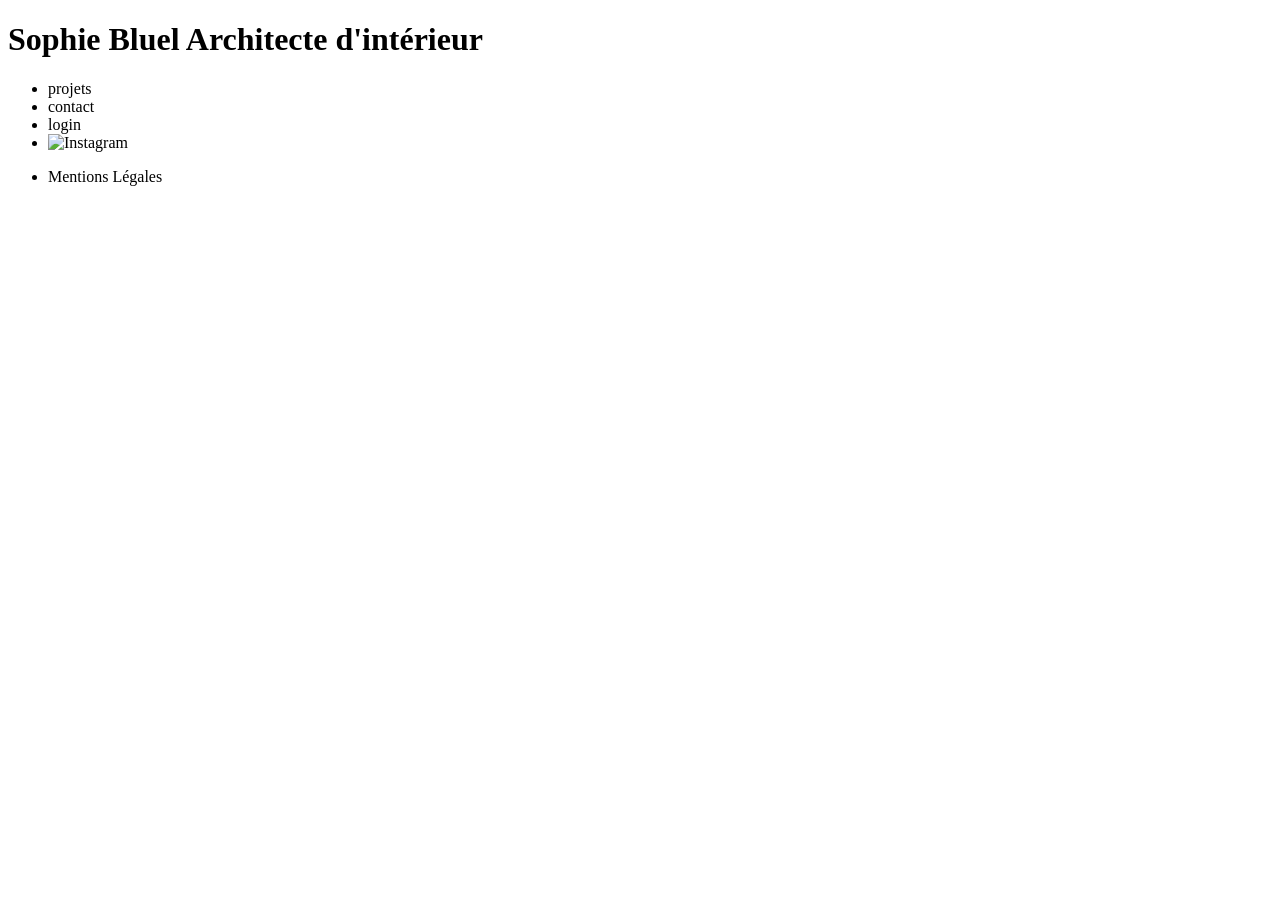
==== FrontEnd/login.html @ 8134e512 "Ajout d’une balise <a> aux éléments li du menu de navigation ‘Projets’ et ‘Contact’ afin d’en faire " ====
<!DOCTYPE html>
<html lang="fr">
<head>
    <meta charset="UTF-8">
    <title>login</title>
    <meta name="viewport" content="width=device-width, initial-scale=1.0">
    <link rel="preconnect" href="https://fonts.googleapis.com">
	<link rel="preconnect" href="https://fonts.gstatic.com" crossorigin>
	<link href="https://fonts.googleapis.com/css2?family=Syne:wght@700;800&family=Work+Sans&display=swap" rel="stylesheet">
	<meta name="description" content="">
	<link rel="stylesheet" href="./assets/style.css">
</head>
<body>
    <header>
	<h1>Sophie Bluel <span>Architecte d'intérieur</span></h1>
	<nav>
		<ul>
			<li>projets</li>
			<li>contact</li>
			<li>login</li>
			<li><img src="./assets/icons/instagram.png" alt="Instagram"></li>
		</ul>
	</nav>
    </header>
    <main>

    </main>
    <footer>
	<nav>
		<ul>
			<li>Mentions Légales</li>
		</ul>
	</nav>
    </footer>


</body>
</html>
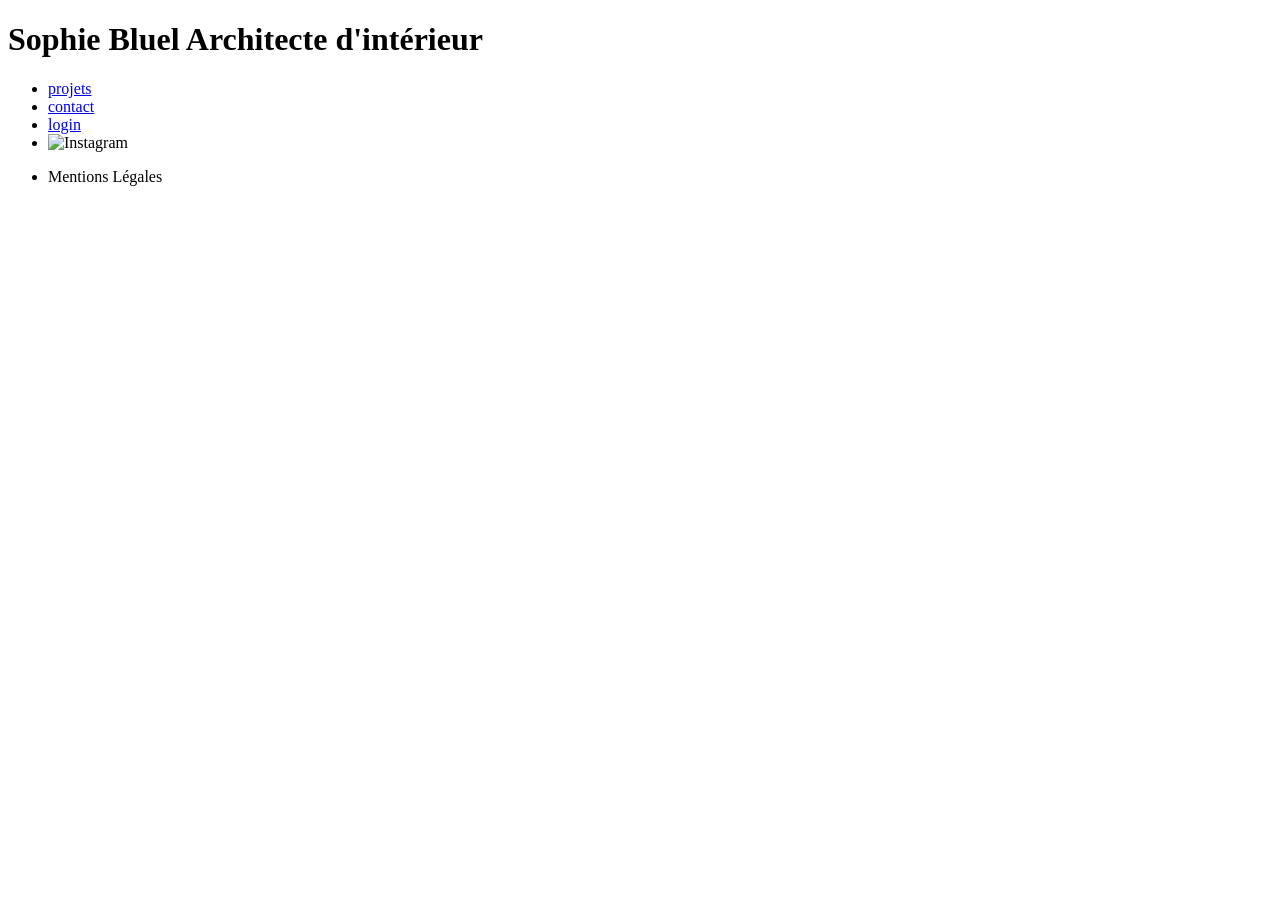
==== commit b5cabdeb: "J’ai relié les liens ‘Contact’ et ‘Projets’ du menu de navigation de la page login.html vers la page" ====
--- a/FrontEnd/login.html
+++ b/FrontEnd/login.html
@@ -15,9 +15,9 @@
 	<h1>Sophie Bluel <span>Architecte d'intérieur</span></h1>
 	<nav>
 		<ul>
-			<li>projets</li>
-			<li>contact</li>
-			<li>login</li>
+			<li><a href="index.html#portfolio">projets</a></li>
+			<li><a href="index.html#contact">contact</a></li>
+			<li><a href="login.html" class="active">login</a></li>
 			<li><img src="./assets/icons/instagram.png" alt="Instagram"></li>
 		</ul>
 	</nav>
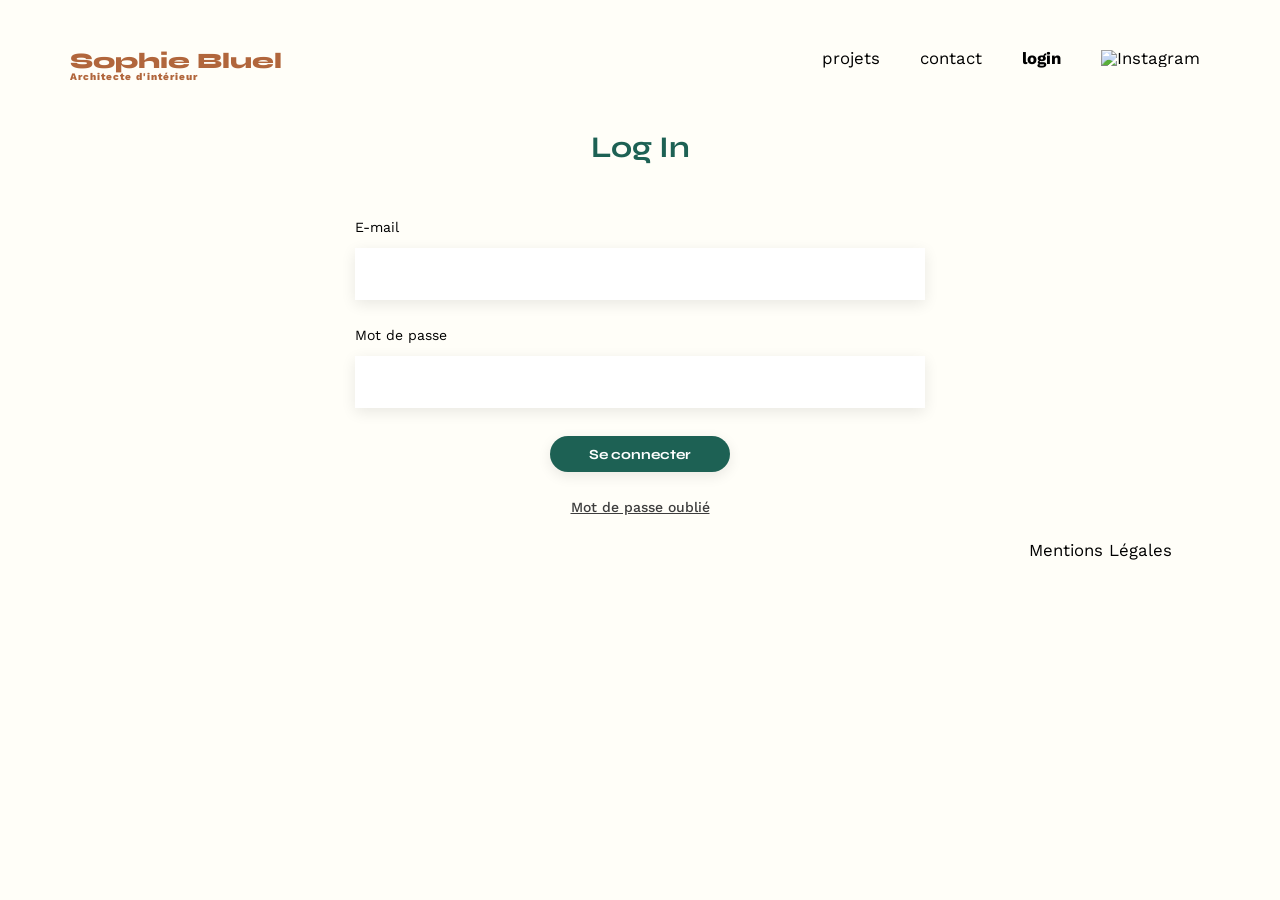
==== commit 373f7ca8: "J’ai ajouté un lien “Mot de passe oublié” sur la page de connexion, puis j’ai implémenté la générati" ====
--- a/FrontEnd/login.html
+++ b/FrontEnd/login.html
@@ -22,8 +22,16 @@
 		</ul>
 	</nav>
     </header>
-    <main>
-
+    <main id="form-login">
+        <h2>Log In</h2>
+        <form action="" method="post">
+                <label for="email">E-mail</label>
+                <input type="email" name="email" id="email" required>
+                <label for="mot-de-passe">Mot de passe</label>
+                <input type="password" name="mot-de-passe" id="mot-de-passe" required>
+                <input type="submit" value="Se connecter">
+        </form>
+        <a href="#">Mot de passe oublié</a>
     </main>
     <footer>
 	<nav>
--- a/FrontEnd/assets/style.css
+++ b/FrontEnd/assets/style.css
@@ -0,0 +1,261 @@
+/* http://meyerweb.com/eric/tools/css/reset/
+   v2.0 | 20110126
+   License: none (public domain)
+*/
+
+html, body, div, span, applet, object, iframe,
+h1, h2, h3, h4, h5, h6, p, blockquote, pre,
+a, abbr, acronym, address, big, cite, code,
+del, dfn, em, img, ins, kbd, q, s, samp,
+small, strike, strong, sub, sup, tt, var,
+b, u, i, center,
+dl, dt, dd, ol, ul, li,
+fieldset, form, label, legend,
+table, caption, tbody, tfoot, thead, tr, th, td,
+article, aside, canvas, details, embed,
+figure, figcaption, footer, header, hgroup,
+menu, nav, output, ruby, section, summary,
+time, mark, audio, video {
+	margin: 0;
+	padding: 0;
+	border: 0;
+	font-size: 100%;
+	font: inherit;
+	vertical-align: baseline;
+}
+/* HTML5 display-role reset for older browsers */
+article, aside, details, figcaption, figure,
+footer, header, hgroup, menu, nav, section {
+	display: block;
+}
+body {
+	line-height: 1;
+	background-color: #FFFEF8;
+}
+ol, ul {
+	list-style: none;
+}
+blockquote, q {
+	quotes: none;
+}
+blockquote:before, blockquote:after,
+q:before, q:after {
+	content: '';
+	content: none;
+}
+table {
+	border-collapse: collapse;
+	border-spacing: 0;
+}
+/** end reset css**/
+body {
+	max-width: 1140px;
+	margin:auto;
+	font-family: 'Work Sans' ;
+	font-size: 14px;
+}
+header {
+	display: flex;
+	justify-content: space-between;
+	margin: 50px 0
+}
+section {
+	margin: 50px 0
+}
+
+h1{
+	display: flex;
+	flex-direction: column;
+	font-family: 'Syne';
+	font-size: 22px;
+	font-weight: 800;
+	color: #B1663C
+}
+
+h1 > span {
+	font-family: 'Work Sans';
+	font-size:10px;
+	letter-spacing: 0.1em;
+;
+}
+
+h2{
+	font-family: 'Syne';
+	font-weight: 700;
+	font-size: 30px;
+	color: #1D6154
+}
+nav ul {
+	display: flex;
+	align-items: center;
+	gap: 20px;
+	list-style-type: none;
+
+}
+nav li {
+	padding: 0 10px;
+	font-size: 1.2em;
+}
+nav li img {
+	height: 22px;
+	width: 22px;
+}
+
+nav li a {
+	color: inherit;
+    text-decoration: none;
+}
+li a:hover {
+	color: #B1663C;
+}
+.active {
+	font-weight: 700;
+}
+#introduction {
+	display: flex;
+	align-items: center;
+}
+#introduction figure {
+	flex: 1
+}
+#introduction img {
+	display: block;
+	margin: auto;
+	width: 80%;
+}
+
+#introduction article {
+	flex: 1
+}
+#introduction h2 {
+	margin-bottom: 1em;
+}
+
+#introduction p {
+	margin-bottom: 0.5em;
+}
+#portfolio h2 {
+	text-align: center;
+	margin-bottom: 1em;
+}
+.gallery {
+	width: 100%;
+	display: grid;
+	grid-template-columns: 1fr 1fr 1fr;
+	grid-column-gap: 20px;
+	grid-row-gap: 20px;
+}
+
+.gallery img {
+	width: 100%;
+
+}
+#contact {
+	width: 50%;
+	margin: auto;
+}
+#contact > * {
+	text-align: center;
+
+}
+#contact h2{
+	margin-bottom: 20px;
+}
+#contact form {
+	text-align: left;
+	margin-top:30px;
+	display: flex;
+	flex-direction: column;
+}
+
+#contact input {
+	height: 50px;
+	font-size: 1.2em;
+	border: none;
+	box-shadow: 0px 4px 14px rgba(0, 0, 0, 0.09);
+}
+#contact label {
+	margin: 2em 0 1em 0;
+}
+#contact textarea {
+	border: none;
+	box-shadow: 0px 4px 14px rgba(0, 0, 0, 0.09);
+}
+
+input[type="submit"]{
+	font-family: 'Syne';
+	font-weight: 700;
+	color: white;
+	background-color: #1D6154;
+	margin : 2em auto ;
+	width: 180px;
+	text-align: center;
+	border-radius: 60px ;
+}
+
+footer nav ul {
+	display: flex;
+	justify-content: flex-end;
+	margin: 2em
+}
+
+#form-login  {
+	width: 50%;
+	margin: auto;
+}
+#form-login   > * {
+	text-align: center;
+
+}
+#form-login  h2{
+	margin-bottom: 20px;
+}
+#form-login form {
+	text-align: left;
+	margin-top:30px;
+	display: flex;
+	flex-direction: column;
+}
+
+#form-login  input {
+	height: 50px;
+	font-size: 1.2em;
+	border: none;
+	box-shadow: 0px 4px 14px rgba(0, 0, 0, 0.09);
+}
+#form-login label {
+	margin: 2em 0 1em 0;
+}
+#form-login a {
+	display: block;
+	color: #3D3D3D;
+	font-weight: 500;
+}
+#form-login [type="submit"] {
+	font-size: 14px;
+	height: 36px;
+}
+
+/*******Boutons filtres************/
+
+.btn-filtres {
+	display: flex;
+	justify-content: center;
+	gap: 10px;
+	width: 100%;
+	margin-bottom: 40px;
+}
+	
+.btn-filtres button {
+	border-radius: 60px;
+	border: 1px solid #1D6154;
+	text-align: center;
+	font-family: 'Syne';
+	font-size: 16px;
+	height: 37px;	
+}
+
+.btn-tous {
+	background-color:#1D6154 ;
+	color: white;
+}
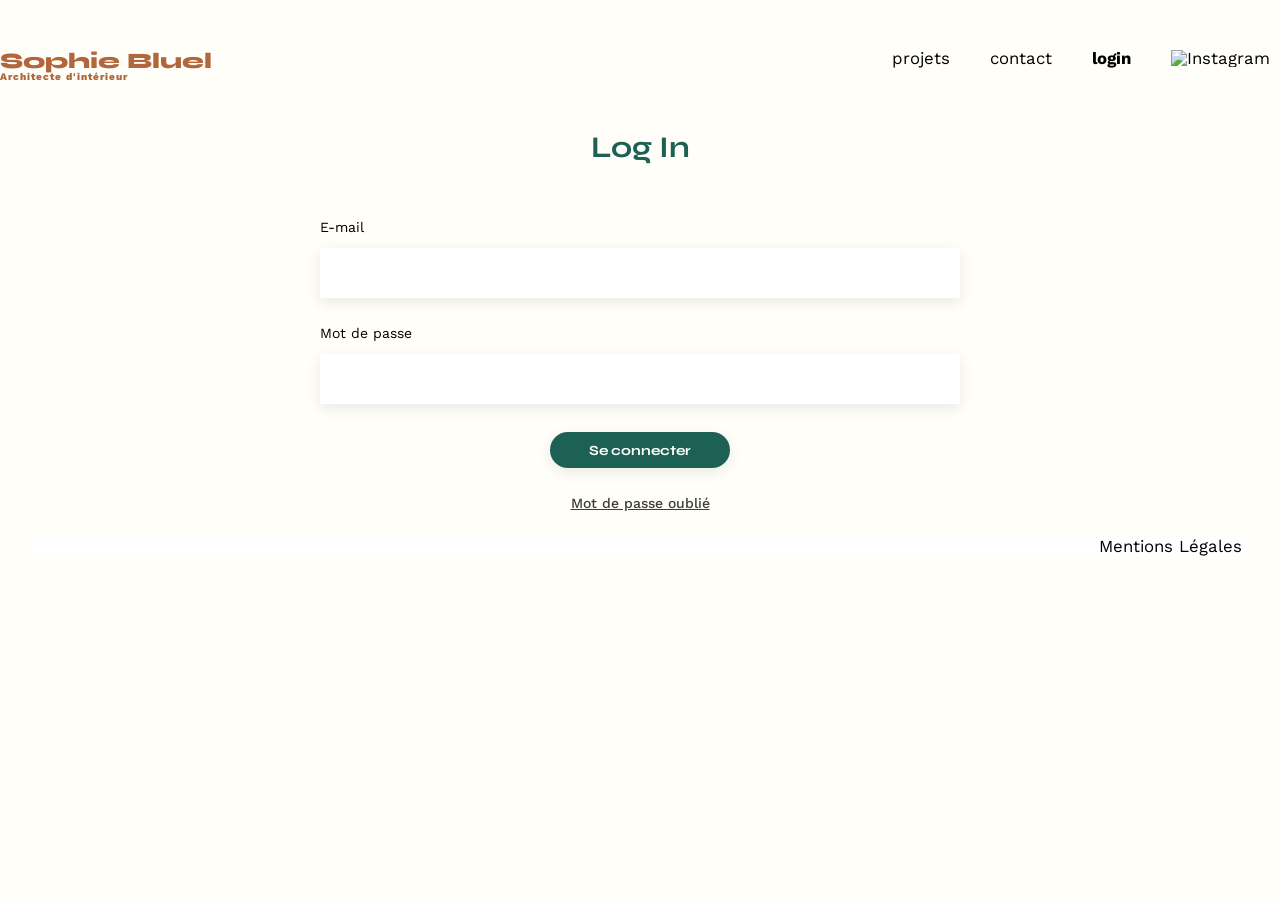
==== commit 657941ec: "finalisation du code" ====
--- a/FrontEnd/login.html
+++ b/FrontEnd/login.html
@@ -9,6 +9,7 @@
 	<link href="https://fonts.googleapis.com/css2?family=Syne:wght@700;800&family=Work+Sans&display=swap" rel="stylesheet">
 	<meta name="description" content="">
 	<link rel="stylesheet" href="./assets/style.css">
+    <script type="module" src="login.js"></script>
 </head>
 <body>
     <header>
@@ -24,12 +25,12 @@
     </header>
     <main id="form-login">
         <h2>Log In</h2>
-        <form action="" method="post">
-                <label for="email">E-mail</label>
-                <input type="email" name="email" id="email" required>
-                <label for="mot-de-passe">Mot de passe</label>
-                <input type="password" name="mot-de-passe" id="mot-de-passe" required>
-                <input type="submit" value="Se connecter">
+        <form class="fomulaire-login">
+            <label for="email">E-mail</label>
+            <input type="email" name="email" id="email" required>
+            <label for="mot-de-passe">Mot de passe</label>
+            <input type="password" name="password" id="password" required>
+            <input type="submit" value="Se connecter">
         </form>
         <a href="#">Mot de passe oublié</a>
     </main>
@@ -40,7 +41,6 @@
 		</ul>
 	</nav>
     </footer>
-
-
+    
 </body>
 </html>
--- a/FrontEnd/assets/style.css
+++ b/FrontEnd/assets/style.css
@@ -28,6 +28,9 @@
 footer, header, hgroup, menu, nav, section {
 	display: block;
 }
+
+* {box-sizing: border-box;}
+
 body {
 	line-height: 1;
 	background-color: #FFFEF8;
@@ -49,18 +52,22 @@
 }
 /** end reset css**/
 body {
+	font-family: 'Work Sans' ;
+	font-size: 14px;
+}
+
+.main-container {
 	max-width: 1140px;
 	margin:auto;
-	font-family: 'Work Sans' ;
-	font-size: 14px;
-}
+}
+
 header {
 	display: flex;
 	justify-content: space-between;
-	margin: 50px 0
+	margin: 50px 0;
 }
 section {
-	margin: 50px 0
+	margin: 50px 0;
 }
 
 h1{
@@ -136,7 +143,6 @@
 }
 #portfolio h2 {
 	text-align: center;
-	margin-bottom: 1em;
 }
 .gallery {
 	width: 100%;
@@ -148,8 +154,9 @@
 
 .gallery img {
 	width: 100%;
-
-}
+	margin-bottom: 10px;
+}
+
 #contact {
 	width: 50%;
 	margin: auto;
@@ -196,9 +203,10 @@
 footer nav ul {
 	display: flex;
 	justify-content: flex-end;
-	margin: 2em
-}
-
+	margin: 2em;
+	background-color: white;
+}
+/************** Formulaire login ***********/
 #form-login  {
 	width: 50%;
 	margin: auto;
@@ -243,19 +251,311 @@
 	justify-content: center;
 	gap: 10px;
 	width: 100%;
-	margin-bottom: 40px;
+	margin-bottom: 50px;
+	margin-top: 50px;
 }
 	
 .btn-filtres button {
 	border-radius: 60px;
 	border: 1px solid #1D6154;
+	background-color: transparent;
 	text-align: center;
 	font-family: 'Syne';
 	font-size: 16px;
+	color: #1D6154;
 	height: 37px;	
-}
-
-.btn-tous {
-	background-color:#1D6154 ;
+	min-width: 100px;
+	padding: 0px 10px 0px 10px;
+}
+
+
+.btn-active {
+	background-color:#1D6154 !important;
+	color: white !important;
+}
+
+/****** Mode édition ***************/
+
+.mode_edition p {
 	color: white;
+	font-size: 16px;
+}
+
+
+.titre-edition {
+	display: flex;
+	align-items: center;
+	justify-content: center;
+	padding-top: 100px;
+	gap: 30px;
+}
+
+.admin-mode .titre-edition{
+	padding-bottom: 80px;
+}
+
+.titre-edition a {
+	display: none;
+	color: inherit;
+	text-decoration: none;
+}
+
+.admin-mode .mode_edition {
+	display: flex;
+	justify-content: center;
+	align-items: center;
+	height: 59px;
+	width: 100% ;
+	background-color: black;
+}
+
+.admin-mode .modifier {
+	display: block;
+}
+
+.admin-mode .btn-filtres {
+	display: none;
+	
+}
+
+/************** fenêtre modale *************/
+.style-modale {
+	position: fixed;
+	display: flex;
+	align-items: center;
+	justify-content: center;
+	top: 0;
+	left: 0;
+	width: 100%;
+	height: 100%;
+	background-color: rgba(0, 0, 0, 0.3);
+}
+
+.modale-wrapper {
+	overflow: auto;
+	display: flex;
+	flex-direction: column;
+	align-items: center;
+	background-color: #FFFFFF;
+	width: 630px;
+	max-width: calc(100vw - 20px);
+	max-height: calc(100vh - 20px);
+	border-radius: 10px;
+	padding: 20px 20px;
+}
+.modale-wrapper [type="submit"],
+.btn-ajout-photo  {
+	height: 36px;
+	width: 237px;
+	border: none;
+	box-shadow: 0px 4px 14px rgba(0, 0, 0, 0.09);
+	font-size: 14px;
+}
+
+.modale-wrapper h3 {
+	display: flex;
+	justify-content: center;
+	font-size: 26px;
+	font-family: Work Sans;
+}
+
+.ligne {
+	border: 1px solid #B3B3B3;
+	width: 420px;
+}
+
+/************** button-modal *********/
+.button-modal {
+	display: flex;
+	justify-content: space-between;
+	align-items: center;
+	width: 100%;
+}
+/****** Close modale ********/
+.close-modal i {
+	font-size: 24px;
+}
+
+.close-modal {
+	margin-left: auto;
+}
+
+.close-modal, .retour-modal {
+	border: none;
+	background-color: transparent;
+}
+/******** Retour modale *****/
+.fa-arrow-left {
+	font-size: 21px;
+}
+
+
+/************** modale zone1 et zone 2 *************/
+
+.modal-zone1, 
+.modal-zone2 {
+	display: flex;
+	flex-direction: column;
+	justify-content: center;
+}
+
+/************** modale-zone1 **************/
+.projets-delete {
+	display: flex;
+    flex-wrap: wrap;
+    gap: 10px;
+	margin-top: 30px;
+	margin-bottom: 30px;
+	max-width: 420px;
+}
+.projets-delete figure img {
+    width: 100%;
+    height: 100%;
+    object-fit: cover;
+}
+
+.projets-delete figure {
+	width: 76px;
+    height: 102px;
+    position: relative;
+	margin-bottom: 20px;
+}
+.projets-delete figure figcaption {
+	display: none;
+}
+
+/********* Bouton delete ******/
+.btn-delete {
+	position: absolute;
+    top: 5px;
+    right: 5px;
+	background-color: black;
+	border: none;
+	border-radius: 3px;
+	height: 17px;
+    width: 17px;
+    display: flex;
+    justify-content: center;
+    align-items: center;
+}
+.btn-delete i{
+	font-size: 10px;
+}
+/******* btn ajouter photo ***/
+.btn-ajout-photo {
+	font-family: 'Syne';
+	font-weight: 700;
+	color: white;
+	background-color: #1D6154;
+	margin : 2em auto ;
+	text-align: center;
+	border-radius: 60px;
+}
+
+/************** modale-zone2 **************/
+/****** Input *******/
+.modal-zone2 form {
+	margin-top: 40px;
+	text-align: left;
+	display: flex;
+	flex-direction: column;
+	gap: 15px;
+}
+
+.modal-zone2 form input, #Categorie {
+	height: 50px;
+	font-size: 1.2em;
+	border: none;
+	box-shadow: 0px 4px 14px rgba(0, 0, 0, 0.09);
+}
+.champs-form {
+	display: flex;
+	flex-direction: column;
+	margin-bottom: 30px;
+	margin-top: 15px;
+	gap: 10px;
+}
+
+.submit-valider {
+	background-color: #A7A7A7 !important;
+}
+
+/**** message d'erreur ****/
+
+.message-erreur {
+	display: none;
+	padding-top: 10px;
+	width: 100%;
+	height: 35px;
+	background-color: rgb(241, 216, 216);
+	text-align: center;
+	color: red;
+}
+
+/******* Cacher modale zone 1, zone 2 et retour-modal (flèche)***/
+.modal-zone1,
+.modal-zone2,
+.retour-modal {
+	display: none;
+}
+
+/****** fomulaire Ajout photo *******/
+.ajouter-photo {
+	display: flex;
+	flex-direction: column;
+	align-items: center;
+	justify-content: center;
+	width: 420px;
+	height: 169px;
+	background-color: #E8F1F6;
+	border-radius: 3px;
+	gap: 10px;
+}
+
+.ajouter-photo i {
+	font-size: 76px;
+}
+
+input[type="file"] {
+	display: none;
+}
+.ajouter-photo label {
+	display: flex;
+	justify-content: center;
+	align-items: center;
+	border: none;
+	background-color: #CBD6DC;
+	border-radius: 50px;
+	color: #306685;
+	font-family: Work Sans;
+	font-size: 14px;
+	font-weight: 500;
+	width: 173px;
+	height: 36px;
+}
+
+.ajouter-photo p {
+	font-size: 10px;
+	font-family: Work Sans;
+	color: #444444;
+}
+
+/******* Afficher image js ********/
+.style-preview {
+	display: none;
+	height: 169px;
+	width: 129px;
+}
+
+/***** afficher message erreur file ****/
+.ajouter-photo .erreurFile {
+	display: none;
+	padding-top: 8px;
+	width: 100%;
+	height: 35px;
+	background-color: rgb(241, 216, 216);
+	text-align: center;
+	color: red;
+	font-family: Work Sans;
+	font-size: 12px;
 }
